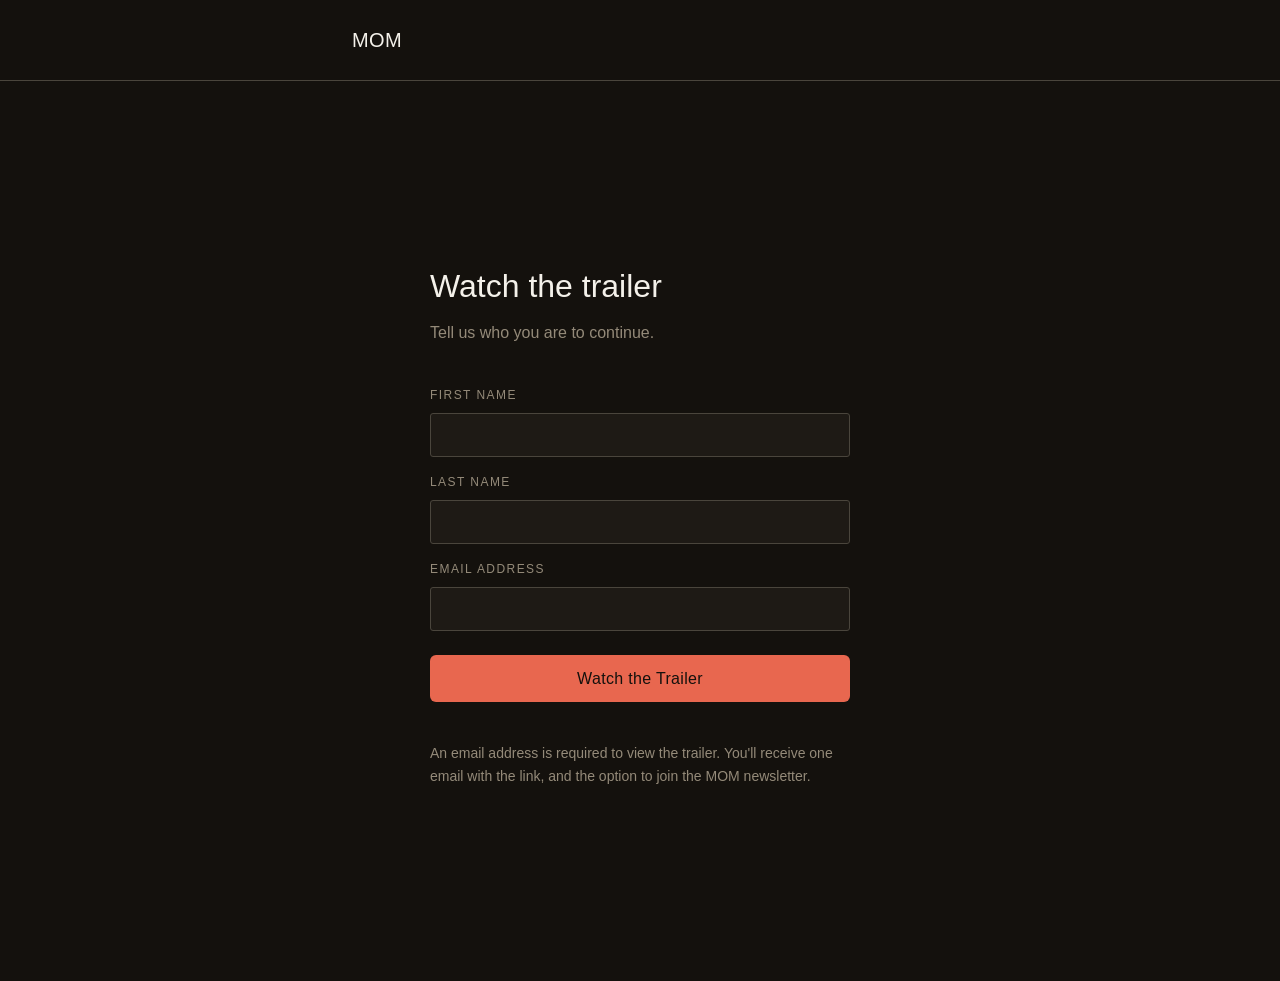
==== watch/index.html @ 02c38f44 "Initial MOM site: hero/synopsis/filmmakers + email-gated /watch page" ====
<!doctype html>
<html lang="en" data-theme="dark">
<head>
  <meta charset="utf-8">
  <meta name="viewport" content="width=device-width, initial-scale=1">
  <title>Watch the Trailer — MOM</title>
  <meta name="description" content="Enter your email to watch the MOM trailer.">
  <link rel="stylesheet" href="../assets/css/tokens.css">
  <link rel="stylesheet" href="../assets/css/styles.css">
</head>
<body>

  <header class="site-header">
    <div class="wrap">
      <a class="wordmark" href="../">MOM</a>
    </div>
  </header>

  <main class="watch-page">
    <div class="wrap">
      <div class="watch-card">

        <h1>Watch the trailer</h1>
        <p class="lead">Tell us who you are to continue.</p>

        <form id="watch-form" novalidate>
          <div class="field">
            <label for="first-name">First name</label>
            <input id="first-name" name="first-name" type="text" autocomplete="given-name" required>
          </div>
          <div class="field">
            <label for="last-name">Last name</label>
            <input id="last-name" name="last-name" type="text" autocomplete="family-name" required>
          </div>
          <div class="field">
            <label for="email">Email address</label>
            <input id="email" name="email" type="email" autocomplete="email" required>
          </div>
          <button type="submit" class="btn">Watch the Trailer</button>
        </form>

        <p class="disclosure">
          An email address is required to view the trailer. You'll receive one email
          with the link, and the option to join the MOM newsletter.
        </p>

        <div id="reveal" class="reveal" role="status">
          <p>Thanks — here's the trailer:</p>
          <p>
            <a id="trailer-link" href="#" target="_blank" rel="noopener">
              Watch on Vimeo
            </a>
          </p>
        </div>

      </div>
    </div>
  </main>

  <script>
    // Placeholder gate — v1 only. Reveals the link client-side on submit;
    // does not send email or capture addresses yet. Replace with a real
    // backend (Substack embed, or a form service) before public launch.
    // See prd.md "Open questions" for the real Vimeo URL, still TBD.
    const TRAILER_URL = "https://vimeo.com/PLACEHOLDER";

    document.getElementById("watch-form").addEventListener("submit", function (e) {
      e.preventDefault();
      const link = document.getElementById("trailer-link");
      link.href = TRAILER_URL;
      document.getElementById("reveal").classList.add("is-visible");
      document.getElementById("reveal").scrollIntoView({ behavior: "smooth", block: "nearest" });
    });
  </script>

</body>
</html>
---- assets/css/tokens.css ----
/* MOM site — design tokens.
   Source: arm/factories/website/letterform-cartographer/design-system-export/tokens/
   (a real Claude Design export) — colors reused from that source's dark-mode block,
   promoted here to the default (not an override), per user decision. See prd.md
   "Design tokens" for the full rationale. */

:root {
  /* Color */
  --bg: #14110d;
  --ink: #f4f1ea;
  --dim: #4a453c;
  --accent: #e8674f;
  --rule: #948a79;
  --panel: #1e1a15;

  /* Type */
  --font-body: "Helvetica Neue", Helvetica, Arial, sans-serif;
  --font-mono: ui-monospace, SFMono-Regular, Consolas, monospace;

  --text-hero: clamp(2.5rem, 6vw, 4.5rem);
  --text-h2: clamp(1.5rem, 3vw, 2rem);
  --text-lead: 1.25rem;
  --text-body: 1rem;
  --text-small: 0.875rem;
  --text-label: 0.75rem;

  --leading-tight: 1.2;
  --leading-body: 1.6;

  --weight-regular: 400;
  --weight-medium: 500;
  --weight-bold: 600;

  --tracking-label: 0.12em;

  /* Spacing */
  --space-xs: 8px;
  --space-sm: 16px;
  --space-md: 24px;
  --space-lg: 40px;
  --space-xl: 64px;
  --space-2xl: 96px;

  --content-max: 640px;
  --page-x: clamp(20px, 5vw, 32px);

  /* Shape */
  --radius-sm: 3px;
  --radius-md: 6px;

  /* Motion */
  --ease-fast: 0.15s ease;
  --ease-normal: 0.25s ease;
}
---- assets/css/styles.css ----
/* MOM site — base styles. Restrained/editorial per prd.md: flat color, no
   shadows, near-square corners, short opacity/color-only motion. */

*, *::before, *::after { box-sizing: border-box; }

html {
  color-scheme: dark;
}

body {
  margin: 0;
  background: var(--bg);
  color: var(--ink);
  font-family: var(--font-body);
  font-size: var(--text-body);
  line-height: var(--leading-body);
  font-weight: var(--weight-regular);
}

a {
  color: var(--ink);
  text-decoration-color: var(--rule);
  text-underline-offset: 0.15em;
  transition: color var(--ease-fast), text-decoration-color var(--ease-fast);
}

a:hover,
a:focus-visible {
  color: var(--accent);
  text-decoration-color: var(--accent);
}

a:focus-visible,
button:focus-visible,
input:focus-visible {
  outline: 2px solid var(--accent);
  outline-offset: 2px;
}

@media (prefers-reduced-motion: reduce) {
  * { transition: none !important; animation: none !important; }
}

.wrap {
  max-width: var(--content-max);
  margin: 0 auto;
  padding: 0 var(--page-x);
}

/* Header */

.site-header {
  padding: var(--space-md) 0;
  border-bottom: 1px solid var(--dim);
}

.site-header .wrap {
  display: flex;
  align-items: center;
  justify-content: space-between;
}

.wordmark {
  font-size: var(--text-lead);
  font-weight: var(--weight-medium);
  letter-spacing: 0.02em;
  text-decoration: none;
}

.wordmark:hover,
.wordmark:focus-visible {
  color: var(--ink);
}

/* Hero */

.hero {
  padding: var(--space-2xl) 0 var(--space-xl);
}

.hero h1 {
  font-size: var(--text-hero);
  line-height: var(--leading-tight);
  font-weight: var(--weight-bold);
  margin: 0 0 var(--space-md);
}

.hero .lead {
  font-size: var(--text-lead);
  color: var(--rule);
  margin: 0 0 var(--space-lg);
  max-width: 42ch;
}

/* Buttons */

.btn {
  display: inline-block;
  font-family: var(--font-body);
  font-size: var(--text-small);
  font-weight: var(--weight-medium);
  letter-spacing: 0.02em;
  padding: 0.9em 1.6em;
  border-radius: var(--radius-md);
  text-decoration: none;
  border: 1px solid var(--accent);
  transition: background-color var(--ease-fast), color var(--ease-fast);
}

.btn-primary {
  background: var(--accent);
  color: var(--bg);
}

.btn-primary:hover,
.btn-primary:focus-visible {
  background: var(--ink);
  border-color: var(--ink);
  color: var(--bg);
}

/* Section rhythm */

section {
  padding: var(--space-xl) 0;
  border-top: 1px solid var(--dim);
}

section h2 {
  font-size: var(--text-h2);
  font-weight: var(--weight-medium);
  margin: 0 0 var(--space-md);
}

section .body-copy {
  max-width: 60ch;
}

section .body-copy p + p {
  margin-top: var(--space-sm);
}

/* Filmmakers */

.filmmakers-grid {
  display: grid;
  gap: var(--space-lg);
  grid-template-columns: 1fr;
}

@media (min-width: 560px) {
  .filmmakers-grid {
    grid-template-columns: 1fr 1fr;
  }
}

.filmmaker .role {
  display: block;
  font-size: var(--text-label);
  text-transform: uppercase;
  letter-spacing: var(--tracking-label);
  color: var(--accent);
  margin-bottom: var(--space-xs);
}

.filmmaker .name {
  font-size: var(--text-lead);
  font-weight: var(--weight-medium);
  margin: 0;
}

/* Footer */

.site-footer {
  padding: var(--space-lg) 0 var(--space-2xl);
  color: var(--rule);
  font-size: var(--text-small);
}

.site-footer a {
  color: var(--rule);
}

/* Watch page (email gate) */

.watch-page {
  min-height: 100vh;
  display: flex;
  align-items: center;
}

.watch-card {
  width: 100%;
  max-width: 420px;
  margin: 0 auto;
  padding: var(--space-xl) 0;
}

.watch-card h1 {
  font-size: var(--text-h2);
  font-weight: var(--weight-medium);
  margin: 0 0 var(--space-xs);
}

.watch-card .lead {
  color: var(--rule);
  margin: 0 0 var(--space-lg);
}

.field {
  margin-bottom: var(--space-sm);
}

.field label {
  display: block;
  font-size: var(--text-label);
  text-transform: uppercase;
  letter-spacing: var(--tracking-label);
  color: var(--rule);
  margin-bottom: var(--space-xs);
}

.field input {
  width: 100%;
  background: var(--panel);
  border: 1px solid var(--dim);
  border-radius: var(--radius-sm);
  color: var(--ink);
  font-family: var(--font-body);
  font-size: var(--text-body);
  padding: 0.75em 0.9em;
}

.field input::placeholder {
  color: var(--rule);
}

.watch-card .btn {
  width: 100%;
  text-align: center;
  margin-top: var(--space-xs);
  cursor: pointer;
  background: var(--accent);
  color: var(--bg);
  font-size: var(--text-body);
  border: none;
}

.watch-card .btn:hover,
.watch-card .btn:focus-visible {
  background: var(--ink);
}

.disclosure {
  font-size: var(--text-small);
  color: var(--rule);
  margin-top: var(--space-lg);
}

.reveal {
  display: none;
  margin-top: var(--space-lg);
  padding: var(--space-md);
  background: var(--panel);
  border-radius: var(--radius-sm);
  border-left: 3px solid var(--accent);
}

.reveal.is-visible {
  display: block;
}

.reveal a {
  color: var(--accent);
}
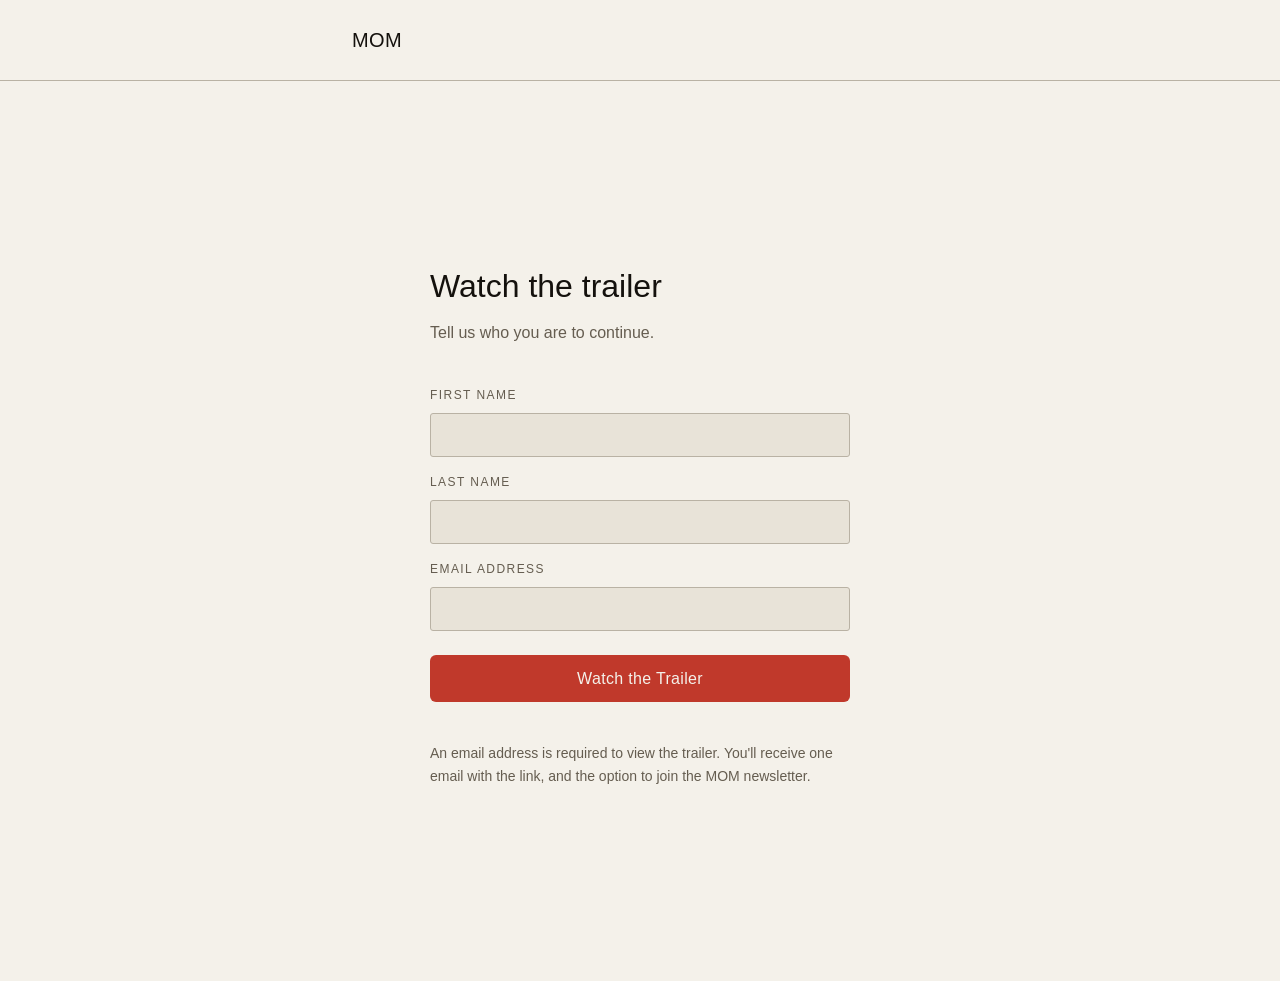
==== commit e5c0af1d: "Switch to light theme (closer to forward.movie), add real BTS hero photo from Dropbox production sti" ====
--- a/watch/index.html
+++ b/watch/index.html
@@ -1,5 +1,5 @@
 <!doctype html>
-<html lang="en" data-theme="dark">
+<html lang="en" data-theme="light">
 <head>
   <meta charset="utf-8">
   <meta name="viewport" content="width=device-width, initial-scale=1">
--- a/assets/css/tokens.css
+++ b/assets/css/tokens.css
@@ -1,17 +1,17 @@
 /* MOM site — design tokens.
    Source: arm/factories/website/letterform-cartographer/design-system-export/tokens/
-   (a real Claude Design export) — colors reused from that source's dark-mode block,
-   promoted here to the default (not an override), per user decision. See prd.md
-   "Design tokens" for the full rationale. */
+   (a real Claude Design export). Light is the default per user decision
+   2026-09-01 (reversing the earlier dark-default choice, to read closer to
+   forward.movie's own light/dark-banded rhythm). See prd.md "Design tokens". */
 
 :root {
   /* Color */
-  --bg: #14110d;
-  --ink: #f4f1ea;
-  --dim: #4a453c;
-  --accent: #e8674f;
-  --rule: #948a79;
-  --panel: #1e1a15;
+  --bg: #f4f1ea;
+  --ink: #14110d;
+  --dim: #b9b2a4;
+  --accent: #c0392b;
+  --rule: #655d50;
+  --panel: #e8e3d8;
 
   /* Type */
   --font-body: "Helvetica Neue", Helvetica, Arial, sans-serif;
--- a/assets/css/styles.css
+++ b/assets/css/styles.css
@@ -4,7 +4,7 @@
 *, *::before, *::after { box-sizing: border-box; }
 
 html {
-  color-scheme: dark;
+  color-scheme: light;
 }
 
 body {
@@ -75,21 +75,45 @@
 /* Hero */
 
 .hero {
-  padding: var(--space-2xl) 0 var(--space-xl);
+  position: relative;
+  min-height: 72vh;
+  display: flex;
+  align-items: flex-end;
+  padding: var(--space-xl) 0;
+  background-image:
+    linear-gradient(0deg, rgba(20, 17, 13, 0.78) 0%, rgba(20, 17, 13, 0.32) 55%, rgba(20, 17, 13, 0.15) 100%),
+    url("assets/img/hero-bts.jpg");
+  background-size: cover;
+  background-position: center 30%;
+  color: #f4f1ea;
+}
+
+.hero-inner {
+  text-align: left;
+  max-width: 640px;
 }
 
 .hero h1 {
   font-size: var(--text-hero);
   line-height: var(--leading-tight);
   font-weight: var(--weight-bold);
-  margin: 0 0 var(--space-md);
+  letter-spacing: -0.02em;
+  margin: 0 0 var(--space-sm);
+  color: #f4f1ea;
 }
 
 .hero .lead {
   font-size: var(--text-lead);
-  color: var(--rule);
+  font-style: italic;
+  color: #d9d3c6;
   margin: 0 0 var(--space-lg);
-  max-width: 42ch;
+  max-width: 46ch;
+}
+
+.hero .cta-row {
+  display: flex;
+  gap: var(--space-sm);
+  justify-content: flex-start;
 }
 
 /* Buttons */
@@ -126,10 +150,19 @@
   border-top: 1px solid var(--dim);
 }
 
+/* Alternating band rhythm, adapted from forward.movie's light/dark section
+   pattern into this site's dark-only palette: --bg / --panel alternation
+   stands in for their white/gray/dark alternation. */
+.band-alt {
+  background: var(--panel);
+  border-top-color: transparent;
+}
+
 section h2 {
   font-size: var(--text-h2);
   font-weight: var(--weight-medium);
   margin: 0 0 var(--space-md);
+  letter-spacing: -0.01em;
 }
 
 section .body-copy {
@@ -154,19 +187,43 @@
   }
 }
 
-.filmmaker .role {
+.filmmaker-photo {
+  width: 96px;
+  height: 96px;
+  border-radius: var(--radius-md);
+  object-fit: cover;
+  margin-bottom: var(--space-sm);
   display: block;
+}
+
+.filmmaker-photo--placeholder {
+  display: flex;
+  align-items: center;
+  justify-content: center;
+  background: var(--panel);
+  color: var(--rule);
+  font-size: var(--text-lead);
+  font-weight: var(--weight-medium);
+}
+
+.photo-credit {
   font-size: var(--text-label);
-  text-transform: uppercase;
-  letter-spacing: var(--tracking-label);
-  color: var(--accent);
-  margin-bottom: var(--space-xs);
-}
-
-.filmmaker .name {
-  font-size: var(--text-lead);
-  font-weight: var(--weight-medium);
+  color: var(--rule);
+  margin: var(--space-lg) 0 0;
+}
+
+.photo-credit a {
+  color: var(--rule);
+}
+
+.filmmaker .bio {
   margin: 0;
+  color: var(--rule);
+}
+
+.filmmaker .bio strong {
+  color: var(--ink);
+  font-weight: var(--weight-medium);
 }
 
 /* Footer */
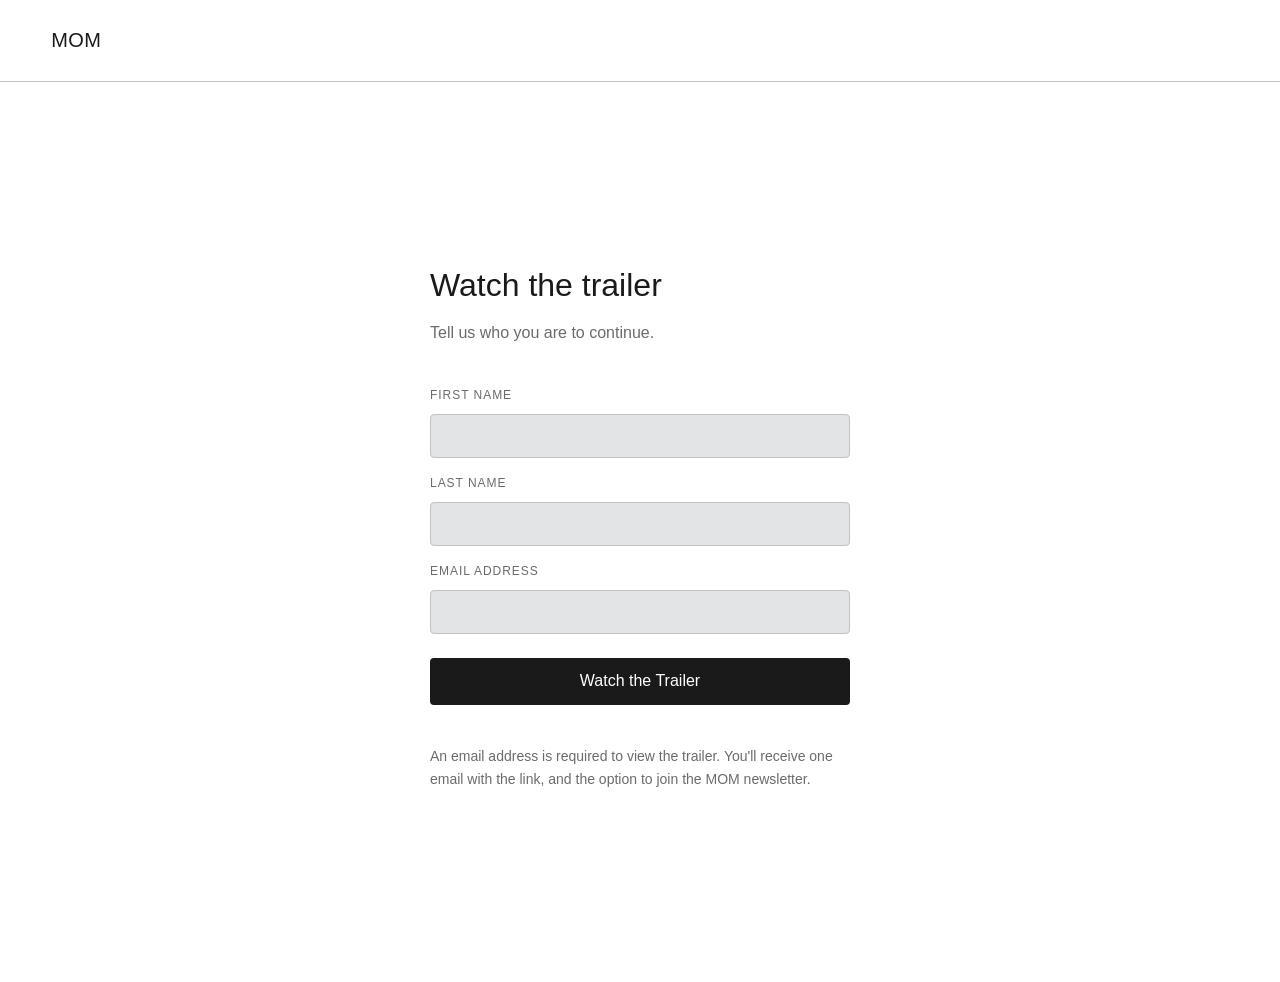
==== commit 36cd3c2c: "Replace static CSS clamp() for side padding with a JS interpolation table (assets/js/layout.js), mat" ====
--- a/watch/index.html
+++ b/watch/index.html
@@ -7,6 +7,7 @@
   <meta name="description" content="Enter your email to watch the MOM trailer.">
   <link rel="stylesheet" href="../assets/css/tokens.css">
   <link rel="stylesheet" href="../assets/css/styles.css">
+  <script src="../assets/js/layout.js"></script>
 </head>
 <body>
 
--- a/assets/css/tokens.css
+++ b/assets/css/tokens.css
@@ -1,23 +1,27 @@
 /* MOM site — design tokens.
-   Source: arm/factories/website/letterform-cartographer/design-system-export/tokens/
-   (a real Claude Design export). Light is the default per user decision
-   2026-09-01 (reversing the earlier dark-default choice, to read closer to
-   forward.movie's own light/dark-banded rhythm). See prd.md "Design tokens". */
+   Matches forward.movie's actual palette/rhythm directly (per user decision
+   2026-09-01, dropping the earlier letterform-cartographer token borrow —
+   restrained neutral grayscale with alternating white/gray/charcoal section
+   bands, one small warm accent reserved for a single secondary CTA). */
 
 :root {
   /* Color */
-  --bg: #f4f1ea;
-  --ink: #14110d;
-  --dim: #b9b2a4;
-  --accent: #c0392b;
-  --rule: #655d50;
-  --panel: #e8e3d8;
+  --bg: #ffffff;
+  --ink: #1a1a1a;
+  --dim: #c4c4c4;
+  --rule: #6b6b6b;
+  --panel: #e3e4e6;
+  --band-dark: #35363a;
+  --band-dark-ink: #f2f2f2;
+  --band-dark-rule: #b8b8b8;
+  --accent: #f2c230;
+  --accent-ink: #1a1a1a;
 
   /* Type */
-  --font-body: "Helvetica Neue", Helvetica, Arial, sans-serif;
+  --font-body: -apple-system, BlinkMacSystemFont, "Segoe UI", Helvetica, Arial, sans-serif;
   --font-mono: ui-monospace, SFMono-Regular, Consolas, monospace;
 
-  --text-hero: clamp(2.5rem, 6vw, 4.5rem);
+  --text-hero: clamp(2.25rem, 5.5vw, 3.75rem);
   --text-h2: clamp(1.5rem, 3vw, 2rem);
   --text-lead: 1.25rem;
   --text-body: 1rem;
@@ -25,13 +29,13 @@
   --text-label: 0.75rem;
 
   --leading-tight: 1.2;
-  --leading-body: 1.6;
+  --leading-body: 1.65;
 
   --weight-regular: 400;
   --weight-medium: 500;
-  --weight-bold: 600;
+  --weight-bold: 700;
 
-  --tracking-label: 0.12em;
+  --tracking-label: 0.08em;
 
   /* Spacing */
   --space-xs: 8px;
@@ -41,12 +45,15 @@
   --space-xl: 64px;
   --space-2xl: 96px;
 
-  --content-max: 640px;
-  --page-x: clamp(20px, 5vw, 32px);
+  /* Measured from forward.movie's live DOM: content width is 1310px at a
+     1440px viewport and 1400px at 1900px — a wide container whose side
+     padding grows with the window, not a fixed narrow column. */
+  --content-max: 1400px;
+  --page-x: clamp(24px, 8vw, 240px);
 
   /* Shape */
-  --radius-sm: 3px;
-  --radius-md: 6px;
+  --radius-sm: 4px;
+  --radius-md: 4px;
 
   /* Motion */
   --ease-fast: 0.15s ease;
--- a/assets/css/styles.css
+++ b/assets/css/styles.css
@@ -26,14 +26,13 @@
 
 a:hover,
 a:focus-visible {
-  color: var(--accent);
-  text-decoration-color: var(--accent);
+  color: var(--rule);
 }
 
 a:focus-visible,
 button:focus-visible,
 input:focus-visible {
-  outline: 2px solid var(--accent);
+  outline: 2px solid var(--ink);
   outline-offset: 2px;
 }
 
@@ -44,7 +43,10 @@
 .wrap {
   max-width: var(--content-max);
   margin: 0 auto;
-  padding: 0 var(--page-x);
+  /* --page-x-live is set by assets/js/layout.js on load/resize, interpolated
+     from real measured breakpoints; --page-x is the static CSS fallback for
+     no-JS/first-paint-before-script-runs. */
+  padding: 0 var(--page-x-live, var(--page-x));
 }
 
 /* Header */
@@ -76,13 +78,14 @@
 
 .hero {
   position: relative;
-  min-height: 72vh;
+  min-height: 100vh;
+  min-height: 100dvh;
   display: flex;
   align-items: flex-end;
   padding: var(--space-xl) 0;
   background-image:
-    linear-gradient(0deg, rgba(20, 17, 13, 0.78) 0%, rgba(20, 17, 13, 0.32) 55%, rgba(20, 17, 13, 0.15) 100%),
-    url("assets/img/hero-bts.jpg");
+    linear-gradient(0deg, rgba(20, 17, 13, 0.82) 0%, rgba(20, 17, 13, 0.4) 45%, rgba(20, 17, 13, 0.1) 100%),
+    url("../img/hero-bts.jpg");
   background-size: cover;
   background-position: center 30%;
   color: #f4f1ea;
@@ -104,8 +107,7 @@
 
 .hero .lead {
   font-size: var(--text-lead);
-  font-style: italic;
-  color: #d9d3c6;
+  color: #e6e6e6;
   margin: 0 0 var(--space-lg);
   max-width: 46ch;
 }
@@ -123,44 +125,71 @@
   font-family: var(--font-body);
   font-size: var(--text-small);
   font-weight: var(--weight-medium);
-  letter-spacing: 0.02em;
   padding: 0.9em 1.6em;
   border-radius: var(--radius-md);
   text-decoration: none;
-  border: 1px solid var(--accent);
-  transition: background-color var(--ease-fast), color var(--ease-fast);
+  border: 1px solid var(--ink);
+  transition: background-color var(--ease-fast), color var(--ease-fast), border-color var(--ease-fast);
 }
 
 .btn-primary {
-  background: var(--accent);
+  background: var(--ink);
   color: var(--bg);
 }
 
 .btn-primary:hover,
 .btn-primary:focus-visible {
-  background: var(--ink);
-  border-color: var(--ink);
+  background: var(--rule);
+  border-color: var(--rule);
   color: var(--bg);
+}
+
+/* Ghost variant for buttons sitting on the hero photo */
+.hero .btn-primary {
+  background: rgba(53, 54, 58, 0.55);
+  border-color: rgba(255, 255, 255, 0.6);
+  color: #ffffff;
+}
+
+.hero .btn-primary:hover,
+.hero .btn-primary:focus-visible {
+  background: #ffffff;
+  border-color: #ffffff;
+  color: var(--ink);
 }
 
 /* Section rhythm */
 
 section {
   padding: var(--space-xl) 0;
-  border-top: 1px solid var(--dim);
-}
-
-/* Alternating band rhythm, adapted from forward.movie's light/dark section
-   pattern into this site's dark-only palette: --bg / --panel alternation
-   stands in for their white/gray/dark alternation. */
+}
+
+/* Alternating band rhythm, matching forward.movie's white / gray / dark
+   sequence directly. */
 .band-alt {
   background: var(--panel);
-  border-top-color: transparent;
+}
+
+.band-dark {
+  background: var(--band-dark);
+  color: var(--band-dark-ink);
+}
+
+.band-dark h2 {
+  color: var(--band-dark-ink);
+}
+
+.band-dark a {
+  color: var(--band-dark-ink);
+}
+
+.band-dark .rule-text {
+  color: var(--band-dark-rule);
 }
 
 section h2 {
   font-size: var(--text-h2);
-  font-weight: var(--weight-medium);
+  font-weight: var(--weight-bold);
   margin: 0 0 var(--space-md);
   letter-spacing: -0.01em;
 }
@@ -173,11 +202,100 @@
   margin-top: var(--space-sm);
 }
 
+/* Blurb (short italic line between hero and synopsis) */
+
+#blurb {
+  padding-bottom: 0;
+}
+
+.blurb-text {
+  font-size: var(--text-lead);
+  max-width: 60ch;
+  margin: 0;
+}
+
+/* Two-column sections (text + photo), wider than the default .wrap */
+
+.two-col {
+  max-width: var(--content-max);
+  display: grid;
+  gap: var(--space-xl);
+  grid-template-columns: 1fr;
+  align-items: center;
+}
+
+@media (min-width: 760px) {
+  .two-col {
+    grid-template-columns: 1fr 1fr;
+  }
+}
+
+.section-photo {
+  margin: 0;
+}
+
+/* Measured from forward.movie's live DOM (1440px viewport): the Synopsis
+   companion photo renders at 661x372 — a 1.78:1 (16:9) ratio. */
+.section-photo img {
+  width: 100%;
+  height: auto;
+  aspect-ratio: 16 / 9;
+  object-fit: cover;
+  display: block;
+  border-radius: 0;
+}
+
+/* Wide, single-column section (text block, then a full-width photo below it —
+   e.g. Screenings) as opposed to .two-col's side-by-side pairing. */
+.wrap-wide {
+  max-width: var(--content-max);
+}
+
+.wrap-wide .body-copy {
+  max-width: 60ch;
+  margin-bottom: var(--space-xl);
+}
+
+.section-photo--wide {
+  max-width: none;
+}
+
+/* Measured from forward.movie's live DOM: the Screenings photo renders at
+   982x391 — a 2.51:1 wide letterbox ratio. */
+.section-photo--wide img {
+  aspect-ratio: 2.51 / 1;
+}
+
+/* "Watch the Trailer" placeholder */
+
+#trailer .wrap {
+  max-width: var(--content-max);
+}
+
+.video-placeholder {
+  margin: var(--space-lg) 0 0;
+}
+
+.video-placeholder img {
+  width: 100%;
+  height: auto;
+  display: block;
+  border-radius: 0;
+}
+
+.video-placeholder figcaption {
+  margin-top: var(--space-sm);
+  font-size: var(--text-small);
+  color: var(--rule);
+  text-align: center;
+}
+
 /* Filmmakers */
 
+/* Gap measured from forward.movie's live DOM: 34px between columns at 1440px. */
 .filmmakers-grid {
   display: grid;
-  gap: var(--space-lg);
+  gap: 34px;
   grid-template-columns: 1fr;
 }
 
@@ -187,11 +305,14 @@
   }
 }
 
+/* Measured from forward.movie's live DOM (1440px viewport): headshots render
+   at exactly 414x414 — a perfect 1:1 square — with border-radius: 0. */
 .filmmaker-photo {
-  width: 96px;
-  height: 96px;
-  border-radius: var(--radius-md);
+  width: 100%;
+  aspect-ratio: 1 / 1;
+  border-radius: 0;
   object-fit: cover;
+  object-position: center 20%;
   margin-bottom: var(--space-sm);
   display: block;
 }
@@ -229,13 +350,121 @@
 /* Footer */
 
 .site-footer {
-  padding: var(--space-lg) 0 var(--space-2xl);
+  padding: var(--space-xl) 0 var(--space-2xl);
   color: var(--rule);
   font-size: var(--text-small);
 }
 
 .site-footer a {
   color: var(--rule);
+}
+
+.footer-grid {
+  display: grid;
+  gap: var(--space-xl) var(--space-lg);
+  grid-template-columns: 1fr;
+}
+
+@media (min-width: 560px) {
+  .footer-grid {
+    grid-template-columns: 1fr 1fr;
+  }
+}
+
+.footer-col h2 {
+  font-size: var(--text-h2);
+  font-weight: var(--weight-medium);
+  color: var(--ink);
+  margin: 0 0 var(--space-sm);
+}
+
+.footer-col p {
+  margin: 0 0 var(--space-md);
+}
+
+.footer-col .field-group {
+  margin-bottom: var(--space-sm);
+}
+
+.footer-col .field-group-label {
+  display: block;
+  font-size: var(--text-small);
+  color: var(--ink);
+  margin-bottom: var(--space-xs);
+}
+
+.footer-col .field-row {
+  display: grid;
+  grid-template-columns: 1fr 1fr;
+  gap: var(--space-sm);
+}
+
+.footer-col .field {
+  margin-bottom: var(--space-sm);
+}
+
+.footer-col .field label {
+  display: block;
+  font-size: var(--text-label);
+  text-transform: uppercase;
+  letter-spacing: var(--tracking-label);
+  color: var(--rule);
+  margin-bottom: var(--space-xs);
+}
+
+.footer-col .field input {
+  width: 100%;
+  background: var(--bg);
+  border: 1px solid var(--dim);
+  border-radius: var(--radius-sm);
+  color: var(--ink);
+  font-family: var(--font-body);
+  font-size: var(--text-body);
+  padding: 0.6em 0.75em;
+}
+
+.footer-col .btn {
+  background: var(--ink);
+  color: var(--bg);
+  border: none;
+  cursor: pointer;
+  font-size: var(--text-small);
+}
+
+.footer-col .btn:hover {
+  background: var(--rule);
+}
+
+/* The one deliberate spot of color on the page, matching forward.movie's
+   own single yellow "Support the film!" button. `.btn.btn-pill` (not just
+   `.btn-pill`) so its specificity beats `.footer-col .btn`. */
+.btn.btn-pill {
+  display: inline-block;
+  background: var(--accent);
+  color: var(--accent-ink);
+  border: none;
+  border-radius: 999px;
+  padding: 0.75em 1.5em;
+  font-size: var(--text-small);
+  font-weight: var(--weight-bold);
+  text-decoration: none;
+}
+
+.btn.btn-pill:hover,
+.btn.btn-pill:focus-visible {
+  background: var(--ink);
+  color: var(--bg);
+}
+
+.footer-legal {
+  grid-column: 1 / -1;
+  margin: var(--space-lg) 0 0;
+  padding-top: var(--space-md);
+  border-top: 1px solid var(--dim);
+}
+
+.text-center {
+  text-align: center;
 }
 
 /* Watch page (email gate) */
@@ -297,7 +526,7 @@
   text-align: center;
   margin-top: var(--space-xs);
   cursor: pointer;
-  background: var(--accent);
+  background: var(--ink);
   color: var(--bg);
   font-size: var(--text-body);
   border: none;
@@ -305,7 +534,7 @@
 
 .watch-card .btn:hover,
 .watch-card .btn:focus-visible {
-  background: var(--ink);
+  background: var(--rule);
 }
 
 .disclosure {
@@ -320,7 +549,7 @@
   padding: var(--space-md);
   background: var(--panel);
   border-radius: var(--radius-sm);
-  border-left: 3px solid var(--accent);
+  border-left: 3px solid var(--ink);
 }
 
 .reveal.is-visible {
@@ -328,5 +557,5 @@
 }
 
 .reveal a {
-  color: var(--accent);
-}
+  color: var(--ink);
+}
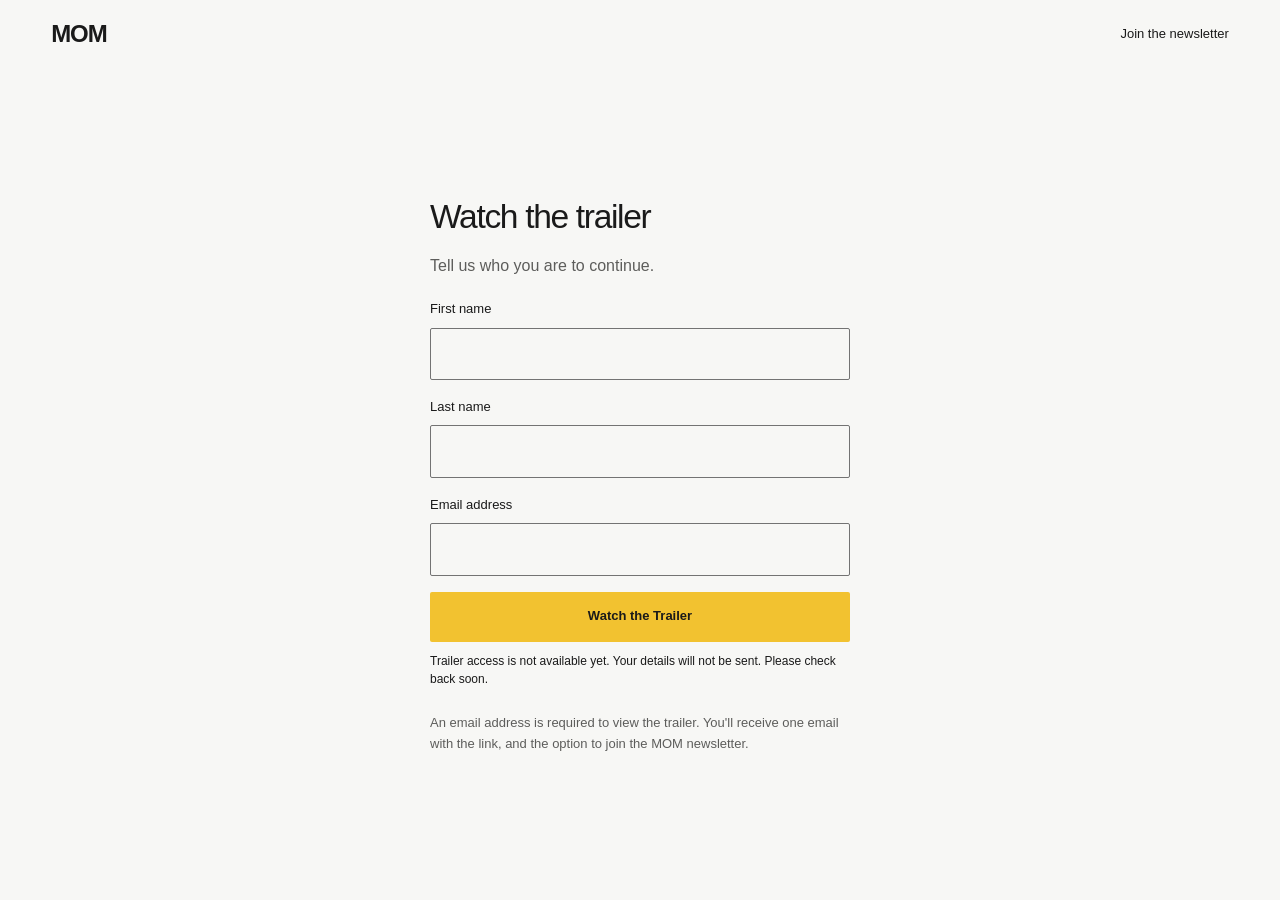
==== commit 98ec5db7: "Redesign MOM site around newsletter signup" ====
--- a/watch/index.html
+++ b/watch/index.html
@@ -5,74 +5,27 @@
   <meta name="viewport" content="width=device-width, initial-scale=1">
   <title>Watch the Trailer — MOM</title>
   <meta name="description" content="Enter your email to watch the MOM trailer.">
+  <meta name="theme-color" content="#f7f7f5">
   <link rel="stylesheet" href="../assets/css/tokens.css">
   <link rel="stylesheet" href="../assets/css/styles.css">
   <script src="../assets/js/layout.js"></script>
+  <script src="../assets/js/forms.js" defer></script>
 </head>
 <body>
-
-  <header class="site-header">
-    <div class="wrap">
-      <a class="wordmark" href="../">MOM</a>
-    </div>
-  </header>
-
-  <main class="watch-page">
-    <div class="wrap">
-      <div class="watch-card">
-
-        <h1>Watch the trailer</h1>
-        <p class="lead">Tell us who you are to continue.</p>
-
-        <form id="watch-form" novalidate>
-          <div class="field">
-            <label for="first-name">First name</label>
-            <input id="first-name" name="first-name" type="text" autocomplete="given-name" required>
-          </div>
-          <div class="field">
-            <label for="last-name">Last name</label>
-            <input id="last-name" name="last-name" type="text" autocomplete="family-name" required>
-          </div>
-          <div class="field">
-            <label for="email">Email address</label>
-            <input id="email" name="email" type="email" autocomplete="email" required>
-          </div>
-          <button type="submit" class="btn">Watch the Trailer</button>
-        </form>
-
-        <p class="disclosure">
-          An email address is required to view the trailer. You'll receive one email
-          with the link, and the option to join the MOM newsletter.
-        </p>
-
-        <div id="reveal" class="reveal" role="status">
-          <p>Thanks — here's the trailer:</p>
-          <p>
-            <a id="trailer-link" href="#" target="_blank" rel="noopener">
-              Watch on Vimeo
-            </a>
-          </p>
-        </div>
-
-      </div>
-    </div>
-  </main>
-
-  <script>
-    // Placeholder gate — v1 only. Reveals the link client-side on submit;
-    // does not send email or capture addresses yet. Replace with a real
-    // backend (Substack embed, or a form service) before public launch.
-    // See prd.md "Open questions" for the real Vimeo URL, still TBD.
-    const TRAILER_URL = "https://vimeo.com/PLACEHOLDER";
-
-    document.getElementById("watch-form").addEventListener("submit", function (e) {
-      e.preventDefault();
-      const link = document.getElementById("trailer-link");
-      link.href = TRAILER_URL;
-      document.getElementById("reveal").classList.add("is-visible");
-      document.getElementById("reveal").scrollIntoView({ behavior: "smooth", block: "nearest" });
-    });
-  </script>
-
+  <a class="skip-link" href="#main">Skip to content</a>
+  <header class="site-header"><div class="wrap"><a class="wordmark" href="../">MOM</a><nav aria-label="Main navigation"><a href="../#newsletter">Join the newsletter</a></nav></div></header>
+  <main class="watch-page" id="main"><div class="wrap"><div class="watch-card">
+    <h1>Watch the trailer</h1>
+    <p class="lead">Tell us who you are to continue.</p>
+    <form id="watch-form" novalidate>
+      <div class="field"><label for="first-name">First name</label><input id="first-name" name="first-name" type="text" autocomplete="given-name" required aria-describedby="watch-status"></div>
+      <div class="field"><label for="last-name">Last name</label><input id="last-name" name="last-name" type="text" autocomplete="family-name" required aria-describedby="watch-status"></div>
+      <div class="field"><label for="email">Email address</label><input id="email" name="email" type="email" autocomplete="email" inputmode="email" spellcheck="false" required aria-describedby="watch-status watch-disclosure"></div>
+      <button type="submit" class="btn btn-primary" disabled>Watch the Trailer</button>
+      <p id="watch-status" class="form-status" role="status" aria-live="polite">Trailer access is not available yet. Your details will not be sent. Please check back soon.</p>
+    </form>
+    <p class="disclosure" id="watch-disclosure">An email address is required to view the trailer. You'll receive one email with the link, and the option to join the MOM newsletter.</p>
+    <div id="reveal" hidden><a id="trailer-link" hidden>Watch on Vimeo</a></div>
+  </div></div></main>
 </body>
 </html>
--- a/assets/css/tokens.css
+++ b/assets/css/tokens.css
@@ -6,11 +6,11 @@
 
 :root {
   /* Color */
-  --bg: #ffffff;
+  --bg: #f7f7f5;
   --ink: #1a1a1a;
   --dim: #c4c4c4;
-  --rule: #6b6b6b;
-  --panel: #e3e4e6;
+  --rule: #5d5d5b;
+  --panel: #e9e9e5;
   --band-dark: #35363a;
   --band-dark-ink: #f2f2f2;
   --band-dark-rule: #b8b8b8;
--- a/assets/css/styles.css
+++ b/assets/css/styles.css
@@ -1,561 +1,121 @@
-/* MOM site — base styles. Restrained/editorial per prd.md: flat color, no
-   shadows, near-square corners, short opacity/color-only motion. */
-
+/* MOM v2. Existing measured .wrap geometry remains unchanged.
+   Layers: photographic visual 0, scrim 1, content 2, skip link 3. */
 *, *::before, *::after { box-sizing: border-box; }
-
-html {
-  color-scheme: light;
+html { color-scheme: light; scroll-behavior: smooth; }
+body { margin: 0; background: var(--bg); color: var(--ink); font: var(--weight-regular) var(--text-body)/var(--leading-body) var(--font-body); }
+a { color: inherit; text-underline-offset: .25em; transition: color .18s ease, background-color .18s ease; }
+a:hover { color: var(--rule); }
+a:focus-visible, button:focus-visible, input:focus-visible { outline: 2px solid currentColor; outline-offset: 4px; }
+button, a { touch-action: manipulation; -webkit-tap-highlight-color: #f2c23055; }
+button { cursor: pointer; }
+button:disabled { cursor: wait; opacity: .7; }
+input { min-width: 0; }
+p { margin: 0 0 1.2em; }
+h1, h2, h3 { text-wrap: balance; }
+section { padding: 64px 0; scroll-margin-top: 24px; }
+h2 { margin: 0 0 24px; font-size: clamp(1.75rem, 3vw, 2.6rem); line-height: 1.18; font-weight: 500; letter-spacing: -.035em; }
+h3 { margin: 0 0 4px; font-size: 1.4rem; line-height: 1.25; font-weight: 500; letter-spacing: -.025em; }
+.wrap { max-width: var(--content-max); margin: 0 auto; padding: 0 var(--page-x-live, var(--page-x)); }
+.skip-link { position: absolute; top: 12px; left: 12px; padding: 12px; background: var(--bg); color: var(--ink); z-index: 3; transform: translateY(-160%); }
+.skip-link:focus { transform: none; }
+.site-header { padding: 12px 0; }
+.site-header .wrap { display: flex; align-items: center; justify-content: space-between; gap: 16px; }
+.wordmark { font-size: 24px; font-weight: 750; letter-spacing: -.045em; text-decoration: none; }
+.site-header nav { display: flex; align-items: center; gap: 28px; font-size: 13px; }
+.site-header nav a { display: inline-flex; align-items: center; min-height: 44px; text-decoration: none; }
+.site-header nav .nav-signup { border-bottom: 1px solid currentColor; }
+.hero { position: relative; isolation: isolate; overflow: hidden; min-height: min(760px, calc(100svh - 68px)); display: flex; align-items: flex-end; padding: 56px 0; color: #f7f7f5; background: #20211e; }
+.hero-visual { position: absolute; inset: -36px 0; z-index: 0; }
+.hero-visual img { width: 100%; height: 100%; display: block; object-fit: cover; object-position: center 36%; }
+.hero::after { content: ''; position: absolute; inset: 0; z-index: 1; background: linear-gradient(180deg, #14151012 0%, #14151040 30%, #141510e8 100%), linear-gradient(90deg, #14151040, #14151005 50%, #14151065); pointer-events: none; }
+.hero-inner { position: relative; z-index: 2; width: 100%; display: grid; grid-template-columns: 1fr 1fr; align-items: end; gap: 48px; }
+.eyebrow { font-size: 11px; letter-spacing: .12em; text-transform: uppercase; margin-bottom: 20px; }
+.hero h1 { font-size: clamp(5.5rem, 10vw, 9rem); line-height: .85; font-weight: 750; letter-spacing: -.07em; margin: 0 0 24px -.065em; }
+.hero .lead { font-size: clamp(1.1rem, 1.7vw, 1.4rem); line-height: 1.45; margin: 0; max-width: 32ch; }
+.hero-signup { max-width: 480px; scroll-margin-top: 24px; }
+.hero-signup h2 { font-size: clamp(1.5rem, 2.3vw, 2rem); margin-bottom: 12px; }
+.hero-signup > p { max-width: 42ch; font-size: 15px; }
+.newsletter-form label { display: block; font-size: 13px; margin-bottom: 8px; }
+.signup-row { display: grid; grid-template-columns: minmax(0, 1fr) auto; gap: 8px; }
+.signup-row input { width: 100%; min-height: 50px; padding: 12px; background: #f7f7f5; color: #1a1a1a; border: 1px solid #737373; border-radius: 2px; font: inherit; }
+.signup-row input:focus-visible { outline-color: var(--accent); }
+.btn { display: inline-flex; justify-content: center; align-items: center; min-height: 50px; border-radius: 2px; border: 1px solid transparent; padding: 12px 18px; font: 600 13px/1.3 var(--font-body); text-decoration: none; transition: background-color .18s ease, color .18s ease; }
+.btn-primary { background: var(--accent); color: var(--accent-ink); }
+.btn-primary:hover { background: #ffda69; color: #1a1a1a; }
+.btn:active { background: #dfb125; }
+.consent { font-size: 12px; line-height: 1.5; margin: 12px 0 0; }
+.form-status { min-height: 3em; font-size: 12px; line-height: 1.5; margin: 10px 0 0; overflow-wrap: anywhere; }
+.form-status[data-state='error'], .form-status[data-state='invalid'] { font-weight: 650; }
+input[aria-invalid='true'] { border: 2px solid currentColor; }
+#blurb { padding: 76px 0 36px; }
+.blurb-text { max-width: 29ch; font-size: clamp(1.8rem, 3.6vw, 3.2rem); letter-spacing: -.035em; line-height: 1.23; margin: 0; text-wrap: pretty; }
+.two-col { display: grid; grid-template-columns: 1.05fr 1fr; align-items: center; gap: clamp(32px, 5vw, 72px); }
+.body-copy { max-width: 60ch; }
+.body-copy p { color: var(--rule); }
+.section-photo { margin: 0; }
+.section-photo img { display: block; width: 100%; height: auto; aspect-ratio: 4/5; object-fit: cover; }
+#trailer { padding-top: 24px; }
+.trailer-scene { position: relative; isolation: isolate; overflow: hidden; }
+.trailer-scene > img { display: block; width: 100%; height: auto; aspect-ratio: 2.35/1; object-fit: cover; object-position: center 45%; }
+.trailer-scene::after { content: ''; position: absolute; inset: 0; z-index: 0; background: linear-gradient(0deg, #141510d9, #14151005 85%); }
+.trailer-copy { position: absolute; z-index: 1; bottom: 32px; left: 36px; right: 36px; color: #f7f7f5; }
+.trailer-copy h2 { margin-bottom: 12px; }
+.text-link { display: inline-flex; align-items: center; gap: 24px; min-height: 44px; }
+.text-link:hover { color: var(--accent); }
+.filmmakers-grid { display: grid; grid-template-columns: 1fr 1fr; gap: 34px; }
+.filmmaker { display: grid; grid-template-columns: minmax(100px, .8fr) 1fr; align-items: start; gap: 24px; }
+.filmmaker-photo { display: block; width: 100%; height: auto; aspect-ratio: 4/5; object-fit: cover; object-position: center 20%; }
+.role { font-size: 12px; margin-bottom: 20px; color: var(--rule); }
+.bio { font-size: 14px; color: var(--rule); margin: 0; }
+#screenings { padding-top: 16px; }
+.screenings-inner { border-top: 0; }
+.screenings-inner h2 { font-size: 1.25rem; margin-bottom: 12px; }
+.screenings-inner p { max-width: 54ch; color: var(--rule); margin: 0; }
+.site-footer { padding: 64px 0 24px; background: var(--panel); }
+.footer-grid { display: grid; grid-template-columns: 1fr 1fr; gap: 40px 48px; }
+.footer-intro p { color: var(--rule); }
+.footer-legal { grid-column: 1/-1; border-top: 1px solid #b7b7b7; padding-top: 24px; display: flex; flex-wrap: wrap; align-items: center; justify-content: space-between; gap: 12px; font-size: 12px; color: var(--rule); }
+.footer-legal p { margin: 0; }
+.footer-legal a { display: inline-flex; align-items: center; min-height: 44px; }
+.watch-page { min-height: calc(100svh - 68px); display: flex; align-items: center; padding: 48px 0; }
+.watch-page > .wrap { width: 100%; }
+.watch-card { width: 100%; max-width: 420px; margin: 0 auto; }
+.watch-card h1 { font-size: 2.1rem; font-weight: 500; letter-spacing: -.04em; line-height: 1.15; margin: 0 0 16px; }
+.watch-card .lead, .disclosure { color: var(--rule); }
+.field { margin-bottom: 16px; }
+.field label { display: block; margin-bottom: 8px; font-size: 13px; }
+.field input { width: 100%; min-height: 50px; padding: 12px; font: inherit; color: var(--ink); background: var(--bg); border: 1px solid #737373; border-radius: 2px; }
+.watch-card .btn { width: 100%; }
+.disclosure { font-size: 13px; margin-top: 24px; }
+@media (max-width: 1100px) { .signup-row { grid-template-columns: 1fr; } .filmmaker { grid-template-columns: 1fr; } .filmmaker-photo { aspect-ratio: 1/1; } }
+@media (max-width: 767px) {
+  section { padding: 40px 0; }
+  .site-header nav { gap: 0; font-size: 12px; }
+  .site-header .nav-signup { display: none; }
+  .hero { min-height: 0; padding: 142px 0 28px; }
+  .hero-visual { inset: 0; }
+  .hero-visual img { object-position: 54% 25%; }
+  .hero::after { background: linear-gradient(180deg, #1415100a 0%, #14151099 32%, #141510f2 65%); }
+  .hero-inner { grid-template-columns: 1fr; gap: 32px; }
+  .eyebrow { font-size: 10px; margin-bottom: 16px; }
+  .hero h1 { font-size: 5.8rem; margin-bottom: 18px; }
+  .hero .lead { font-size: 16px; }
+  .hero-signup h2 { font-size: 23px; }
+  .hero-signup > p { font-size: 14px; margin-bottom: 18px; }
+  .hero-signup { max-width: none; }
+  .signup-row { grid-template-columns: 1fr; }
+  .btn { font-size: 14px; }
+  #blurb { padding: 48px 0 12px; }
+  .two-col { grid-template-columns: 1fr; gap: 28px; }
+  .section-photo img { aspect-ratio: 4/3; }
+  .trailer-scene > img { aspect-ratio: 4/5; }
+  .trailer-copy { left: 24px; right: 24px; bottom: 24px; }
+  .trailer-copy h2 { font-size: 28px; }
+  .filmmakers-grid { gap: 36px; grid-template-columns: 1fr; }
+  .filmmaker { gap: 18px; }
+  .filmmaker-photo { aspect-ratio: 1/1; }
+  .footer-grid { grid-template-columns: 1fr; gap: 24px; }
+  .site-footer { padding-top: 44px; }
+  .footer-legal { align-items: flex-start; flex-direction: column; }
 }
-
-body {
-  margin: 0;
-  background: var(--bg);
-  color: var(--ink);
-  font-family: var(--font-body);
-  font-size: var(--text-body);
-  line-height: var(--leading-body);
-  font-weight: var(--weight-regular);
-}
-
-a {
-  color: var(--ink);
-  text-decoration-color: var(--rule);
-  text-underline-offset: 0.15em;
-  transition: color var(--ease-fast), text-decoration-color var(--ease-fast);
-}
-
-a:hover,
-a:focus-visible {
-  color: var(--rule);
-}
-
-a:focus-visible,
-button:focus-visible,
-input:focus-visible {
-  outline: 2px solid var(--ink);
-  outline-offset: 2px;
-}
-
-@media (prefers-reduced-motion: reduce) {
-  * { transition: none !important; animation: none !important; }
-}
-
-.wrap {
-  max-width: var(--content-max);
-  margin: 0 auto;
-  /* --page-x-live is set by assets/js/layout.js on load/resize, interpolated
-     from real measured breakpoints; --page-x is the static CSS fallback for
-     no-JS/first-paint-before-script-runs. */
-  padding: 0 var(--page-x-live, var(--page-x));
-}
-
-/* Header */
-
-.site-header {
-  padding: var(--space-md) 0;
-  border-bottom: 1px solid var(--dim);
-}
-
-.site-header .wrap {
-  display: flex;
-  align-items: center;
-  justify-content: space-between;
-}
-
-.wordmark {
-  font-size: var(--text-lead);
-  font-weight: var(--weight-medium);
-  letter-spacing: 0.02em;
-  text-decoration: none;
-}
-
-.wordmark:hover,
-.wordmark:focus-visible {
-  color: var(--ink);
-}
-
-/* Hero */
-
-.hero {
-  position: relative;
-  min-height: 100vh;
-  min-height: 100dvh;
-  display: flex;
-  align-items: flex-end;
-  padding: var(--space-xl) 0;
-  background-image:
-    linear-gradient(0deg, rgba(20, 17, 13, 0.82) 0%, rgba(20, 17, 13, 0.4) 45%, rgba(20, 17, 13, 0.1) 100%),
-    url("../img/hero-bts.jpg");
-  background-size: cover;
-  background-position: center 30%;
-  color: #f4f1ea;
-}
-
-.hero-inner {
-  text-align: left;
-  max-width: 640px;
-}
-
-.hero h1 {
-  font-size: var(--text-hero);
-  line-height: var(--leading-tight);
-  font-weight: var(--weight-bold);
-  letter-spacing: -0.02em;
-  margin: 0 0 var(--space-sm);
-  color: #f4f1ea;
-}
-
-.hero .lead {
-  font-size: var(--text-lead);
-  color: #e6e6e6;
-  margin: 0 0 var(--space-lg);
-  max-width: 46ch;
-}
-
-.hero .cta-row {
-  display: flex;
-  gap: var(--space-sm);
-  justify-content: flex-start;
-}
-
-/* Buttons */
-
-.btn {
-  display: inline-block;
-  font-family: var(--font-body);
-  font-size: var(--text-small);
-  font-weight: var(--weight-medium);
-  padding: 0.9em 1.6em;
-  border-radius: var(--radius-md);
-  text-decoration: none;
-  border: 1px solid var(--ink);
-  transition: background-color var(--ease-fast), color var(--ease-fast), border-color var(--ease-fast);
-}
-
-.btn-primary {
-  background: var(--ink);
-  color: var(--bg);
-}
-
-.btn-primary:hover,
-.btn-primary:focus-visible {
-  background: var(--rule);
-  border-color: var(--rule);
-  color: var(--bg);
-}
-
-/* Ghost variant for buttons sitting on the hero photo */
-.hero .btn-primary {
-  background: rgba(53, 54, 58, 0.55);
-  border-color: rgba(255, 255, 255, 0.6);
-  color: #ffffff;
-}
-
-.hero .btn-primary:hover,
-.hero .btn-primary:focus-visible {
-  background: #ffffff;
-  border-color: #ffffff;
-  color: var(--ink);
-}
-
-/* Section rhythm */
-
-section {
-  padding: var(--space-xl) 0;
-}
-
-/* Alternating band rhythm, matching forward.movie's white / gray / dark
-   sequence directly. */
-.band-alt {
-  background: var(--panel);
-}
-
-.band-dark {
-  background: var(--band-dark);
-  color: var(--band-dark-ink);
-}
-
-.band-dark h2 {
-  color: var(--band-dark-ink);
-}
-
-.band-dark a {
-  color: var(--band-dark-ink);
-}
-
-.band-dark .rule-text {
-  color: var(--band-dark-rule);
-}
-
-section h2 {
-  font-size: var(--text-h2);
-  font-weight: var(--weight-bold);
-  margin: 0 0 var(--space-md);
-  letter-spacing: -0.01em;
-}
-
-section .body-copy {
-  max-width: 60ch;
-}
-
-section .body-copy p + p {
-  margin-top: var(--space-sm);
-}
-
-/* Blurb (short italic line between hero and synopsis) */
-
-#blurb {
-  padding-bottom: 0;
-}
-
-.blurb-text {
-  font-size: var(--text-lead);
-  max-width: 60ch;
-  margin: 0;
-}
-
-/* Two-column sections (text + photo), wider than the default .wrap */
-
-.two-col {
-  max-width: var(--content-max);
-  display: grid;
-  gap: var(--space-xl);
-  grid-template-columns: 1fr;
-  align-items: center;
-}
-
-@media (min-width: 760px) {
-  .two-col {
-    grid-template-columns: 1fr 1fr;
-  }
-}
-
-.section-photo {
-  margin: 0;
-}
-
-/* Measured from forward.movie's live DOM (1440px viewport): the Synopsis
-   companion photo renders at 661x372 — a 1.78:1 (16:9) ratio. */
-.section-photo img {
-  width: 100%;
-  height: auto;
-  aspect-ratio: 16 / 9;
-  object-fit: cover;
-  display: block;
-  border-radius: 0;
-}
-
-/* Wide, single-column section (text block, then a full-width photo below it —
-   e.g. Screenings) as opposed to .two-col's side-by-side pairing. */
-.wrap-wide {
-  max-width: var(--content-max);
-}
-
-.wrap-wide .body-copy {
-  max-width: 60ch;
-  margin-bottom: var(--space-xl);
-}
-
-.section-photo--wide {
-  max-width: none;
-}
-
-/* Measured from forward.movie's live DOM: the Screenings photo renders at
-   982x391 — a 2.51:1 wide letterbox ratio. */
-.section-photo--wide img {
-  aspect-ratio: 2.51 / 1;
-}
-
-/* "Watch the Trailer" placeholder */
-
-#trailer .wrap {
-  max-width: var(--content-max);
-}
-
-.video-placeholder {
-  margin: var(--space-lg) 0 0;
-}
-
-.video-placeholder img {
-  width: 100%;
-  height: auto;
-  display: block;
-  border-radius: 0;
-}
-
-.video-placeholder figcaption {
-  margin-top: var(--space-sm);
-  font-size: var(--text-small);
-  color: var(--rule);
-  text-align: center;
-}
-
-/* Filmmakers */
-
-/* Gap measured from forward.movie's live DOM: 34px between columns at 1440px. */
-.filmmakers-grid {
-  display: grid;
-  gap: 34px;
-  grid-template-columns: 1fr;
-}
-
-@media (min-width: 560px) {
-  .filmmakers-grid {
-    grid-template-columns: 1fr 1fr;
-  }
-}
-
-/* Measured from forward.movie's live DOM (1440px viewport): headshots render
-   at exactly 414x414 — a perfect 1:1 square — with border-radius: 0. */
-.filmmaker-photo {
-  width: 100%;
-  aspect-ratio: 1 / 1;
-  border-radius: 0;
-  object-fit: cover;
-  object-position: center 20%;
-  margin-bottom: var(--space-sm);
-  display: block;
-}
-
-.filmmaker-photo--placeholder {
-  display: flex;
-  align-items: center;
-  justify-content: center;
-  background: var(--panel);
-  color: var(--rule);
-  font-size: var(--text-lead);
-  font-weight: var(--weight-medium);
-}
-
-.photo-credit {
-  font-size: var(--text-label);
-  color: var(--rule);
-  margin: var(--space-lg) 0 0;
-}
-
-.photo-credit a {
-  color: var(--rule);
-}
-
-.filmmaker .bio {
-  margin: 0;
-  color: var(--rule);
-}
-
-.filmmaker .bio strong {
-  color: var(--ink);
-  font-weight: var(--weight-medium);
-}
-
-/* Footer */
-
-.site-footer {
-  padding: var(--space-xl) 0 var(--space-2xl);
-  color: var(--rule);
-  font-size: var(--text-small);
-}
-
-.site-footer a {
-  color: var(--rule);
-}
-
-.footer-grid {
-  display: grid;
-  gap: var(--space-xl) var(--space-lg);
-  grid-template-columns: 1fr;
-}
-
-@media (min-width: 560px) {
-  .footer-grid {
-    grid-template-columns: 1fr 1fr;
-  }
-}
-
-.footer-col h2 {
-  font-size: var(--text-h2);
-  font-weight: var(--weight-medium);
-  color: var(--ink);
-  margin: 0 0 var(--space-sm);
-}
-
-.footer-col p {
-  margin: 0 0 var(--space-md);
-}
-
-.footer-col .field-group {
-  margin-bottom: var(--space-sm);
-}
-
-.footer-col .field-group-label {
-  display: block;
-  font-size: var(--text-small);
-  color: var(--ink);
-  margin-bottom: var(--space-xs);
-}
-
-.footer-col .field-row {
-  display: grid;
-  grid-template-columns: 1fr 1fr;
-  gap: var(--space-sm);
-}
-
-.footer-col .field {
-  margin-bottom: var(--space-sm);
-}
-
-.footer-col .field label {
-  display: block;
-  font-size: var(--text-label);
-  text-transform: uppercase;
-  letter-spacing: var(--tracking-label);
-  color: var(--rule);
-  margin-bottom: var(--space-xs);
-}
-
-.footer-col .field input {
-  width: 100%;
-  background: var(--bg);
-  border: 1px solid var(--dim);
-  border-radius: var(--radius-sm);
-  color: var(--ink);
-  font-family: var(--font-body);
-  font-size: var(--text-body);
-  padding: 0.6em 0.75em;
-}
-
-.footer-col .btn {
-  background: var(--ink);
-  color: var(--bg);
-  border: none;
-  cursor: pointer;
-  font-size: var(--text-small);
-}
-
-.footer-col .btn:hover {
-  background: var(--rule);
-}
-
-/* The one deliberate spot of color on the page, matching forward.movie's
-   own single yellow "Support the film!" button. `.btn.btn-pill` (not just
-   `.btn-pill`) so its specificity beats `.footer-col .btn`. */
-.btn.btn-pill {
-  display: inline-block;
-  background: var(--accent);
-  color: var(--accent-ink);
-  border: none;
-  border-radius: 999px;
-  padding: 0.75em 1.5em;
-  font-size: var(--text-small);
-  font-weight: var(--weight-bold);
-  text-decoration: none;
-}
-
-.btn.btn-pill:hover,
-.btn.btn-pill:focus-visible {
-  background: var(--ink);
-  color: var(--bg);
-}
-
-.footer-legal {
-  grid-column: 1 / -1;
-  margin: var(--space-lg) 0 0;
-  padding-top: var(--space-md);
-  border-top: 1px solid var(--dim);
-}
-
-.text-center {
-  text-align: center;
-}
-
-/* Watch page (email gate) */
-
-.watch-page {
-  min-height: 100vh;
-  display: flex;
-  align-items: center;
-}
-
-.watch-card {
-  width: 100%;
-  max-width: 420px;
-  margin: 0 auto;
-  padding: var(--space-xl) 0;
-}
-
-.watch-card h1 {
-  font-size: var(--text-h2);
-  font-weight: var(--weight-medium);
-  margin: 0 0 var(--space-xs);
-}
-
-.watch-card .lead {
-  color: var(--rule);
-  margin: 0 0 var(--space-lg);
-}
-
-.field {
-  margin-bottom: var(--space-sm);
-}
-
-.field label {
-  display: block;
-  font-size: var(--text-label);
-  text-transform: uppercase;
-  letter-spacing: var(--tracking-label);
-  color: var(--rule);
-  margin-bottom: var(--space-xs);
-}
-
-.field input {
-  width: 100%;
-  background: var(--panel);
-  border: 1px solid var(--dim);
-  border-radius: var(--radius-sm);
-  color: var(--ink);
-  font-family: var(--font-body);
-  font-size: var(--text-body);
-  padding: 0.75em 0.9em;
-}
-
-.field input::placeholder {
-  color: var(--rule);
-}
-
-.watch-card .btn {
-  width: 100%;
-  text-align: center;
-  margin-top: var(--space-xs);
-  cursor: pointer;
-  background: var(--ink);
-  color: var(--bg);
-  font-size: var(--text-body);
-  border: none;
-}
-
-.watch-card .btn:hover,
-.watch-card .btn:focus-visible {
-  background: var(--rule);
-}
-
-.disclosure {
-  font-size: var(--text-small);
-  color: var(--rule);
-  margin-top: var(--space-lg);
-}
-
-.reveal {
-  display: none;
-  margin-top: var(--space-lg);
-  padding: var(--space-md);
-  background: var(--panel);
-  border-radius: var(--radius-sm);
-  border-left: 3px solid var(--ink);
-}
-
-.reveal.is-visible {
-  display: block;
-}
-
-.reveal a {
-  color: var(--ink);
-}
+@media (prefers-reduced-motion: reduce) { html { scroll-behavior: auto; } *, *::before, *::after { transition: none !important; animation: none !important; } .hero-visual { transform: none !important; } }
